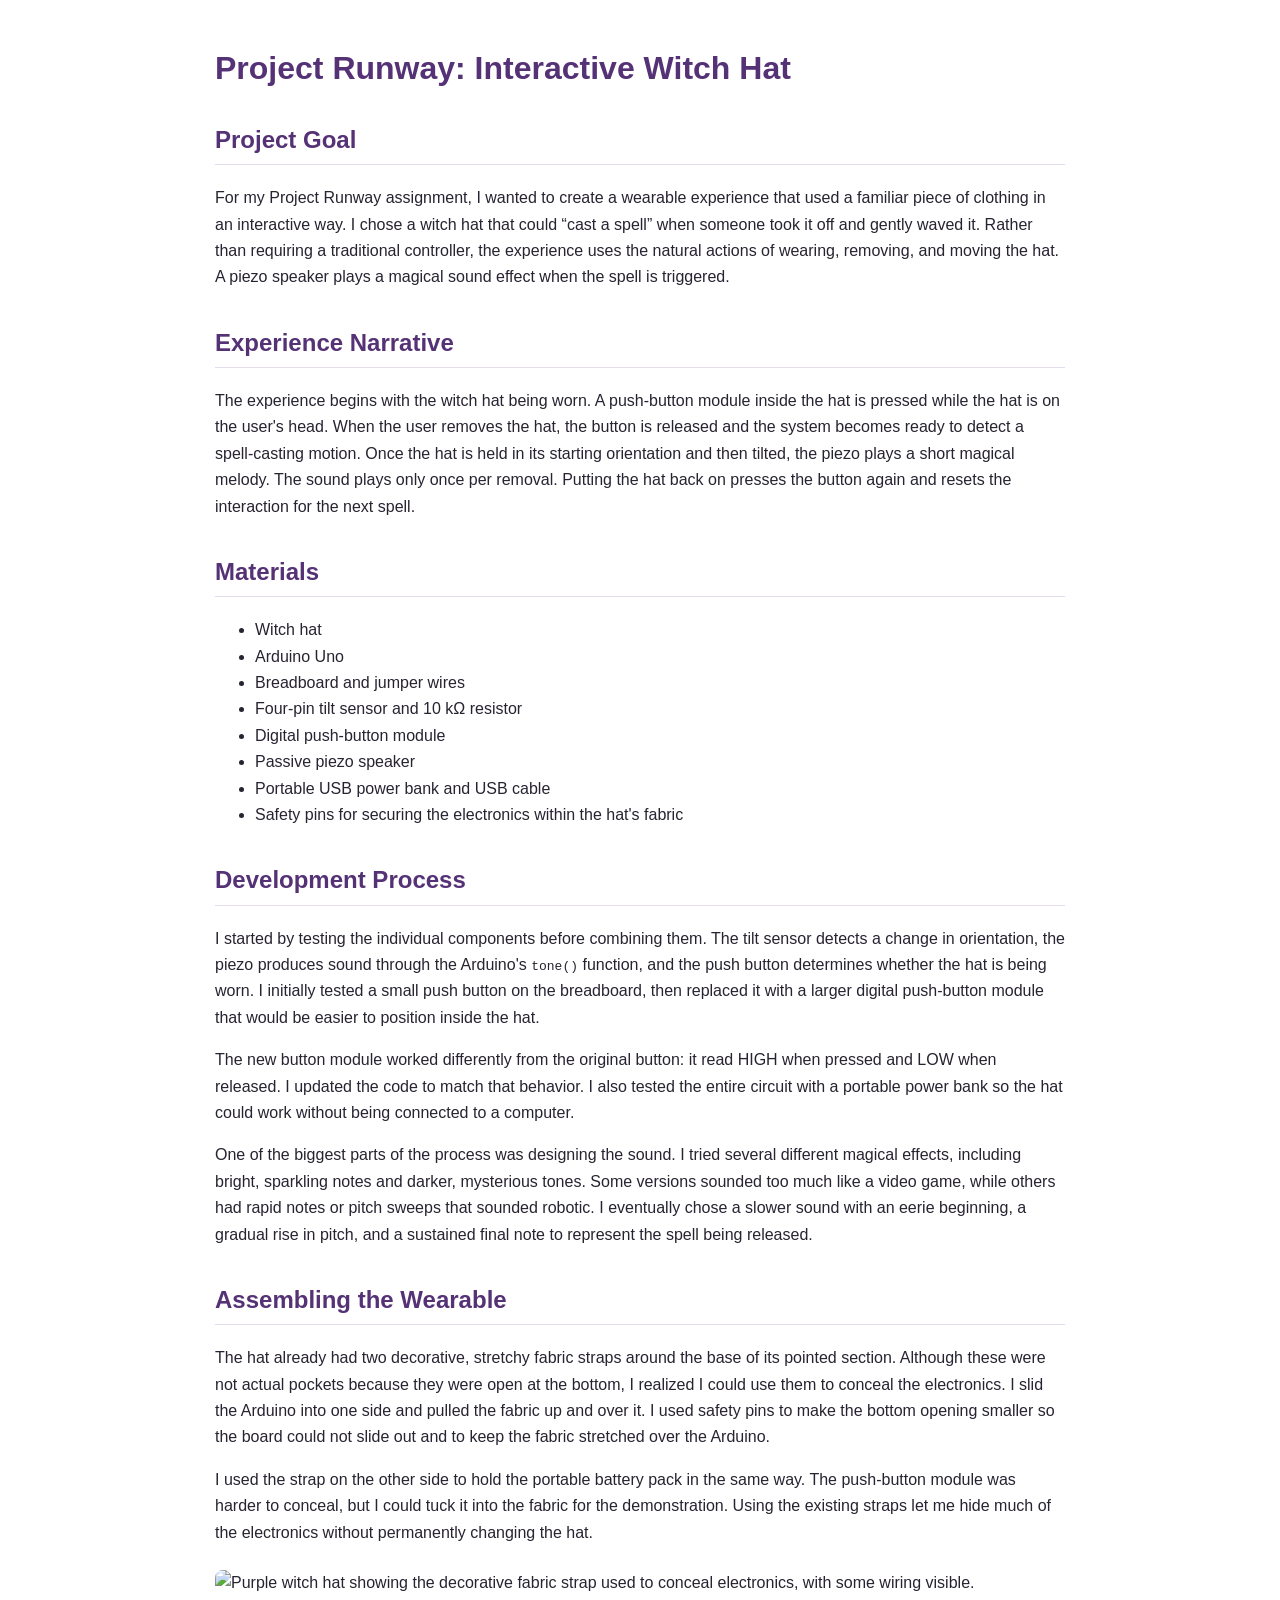
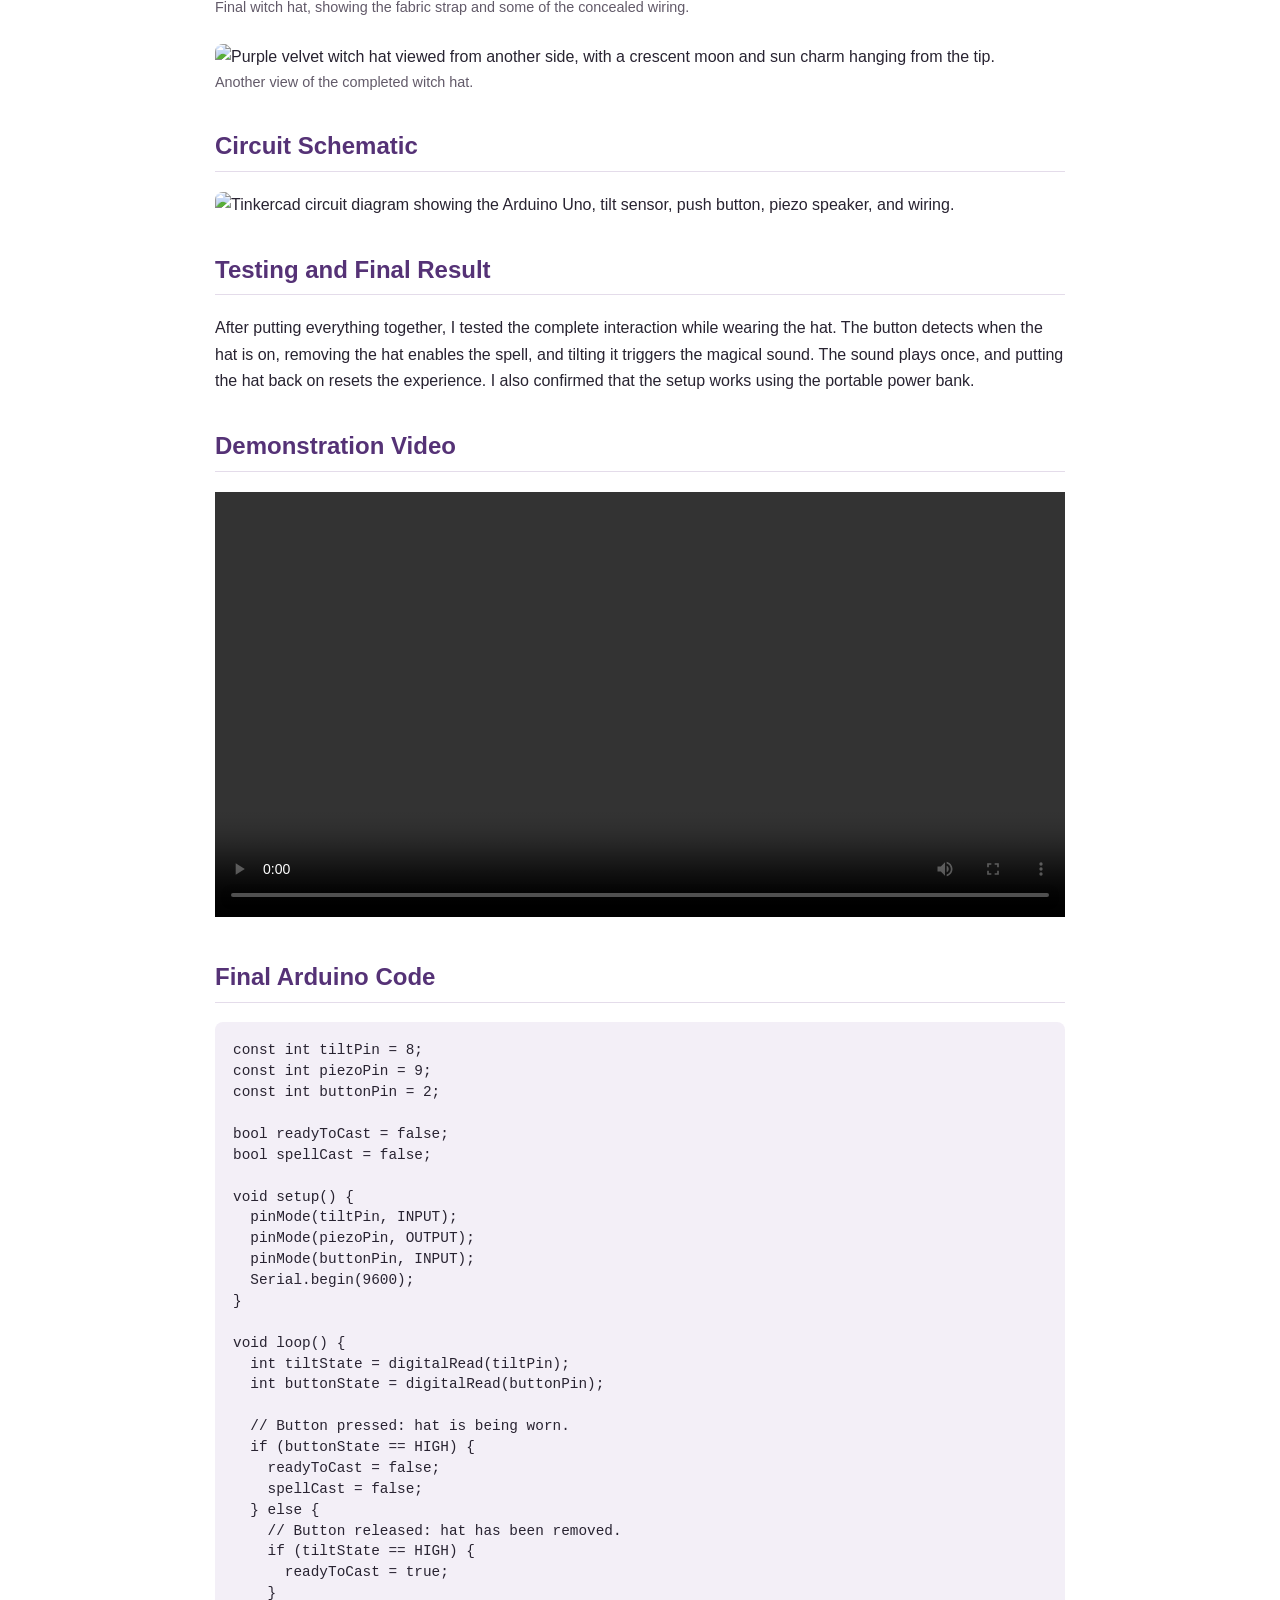
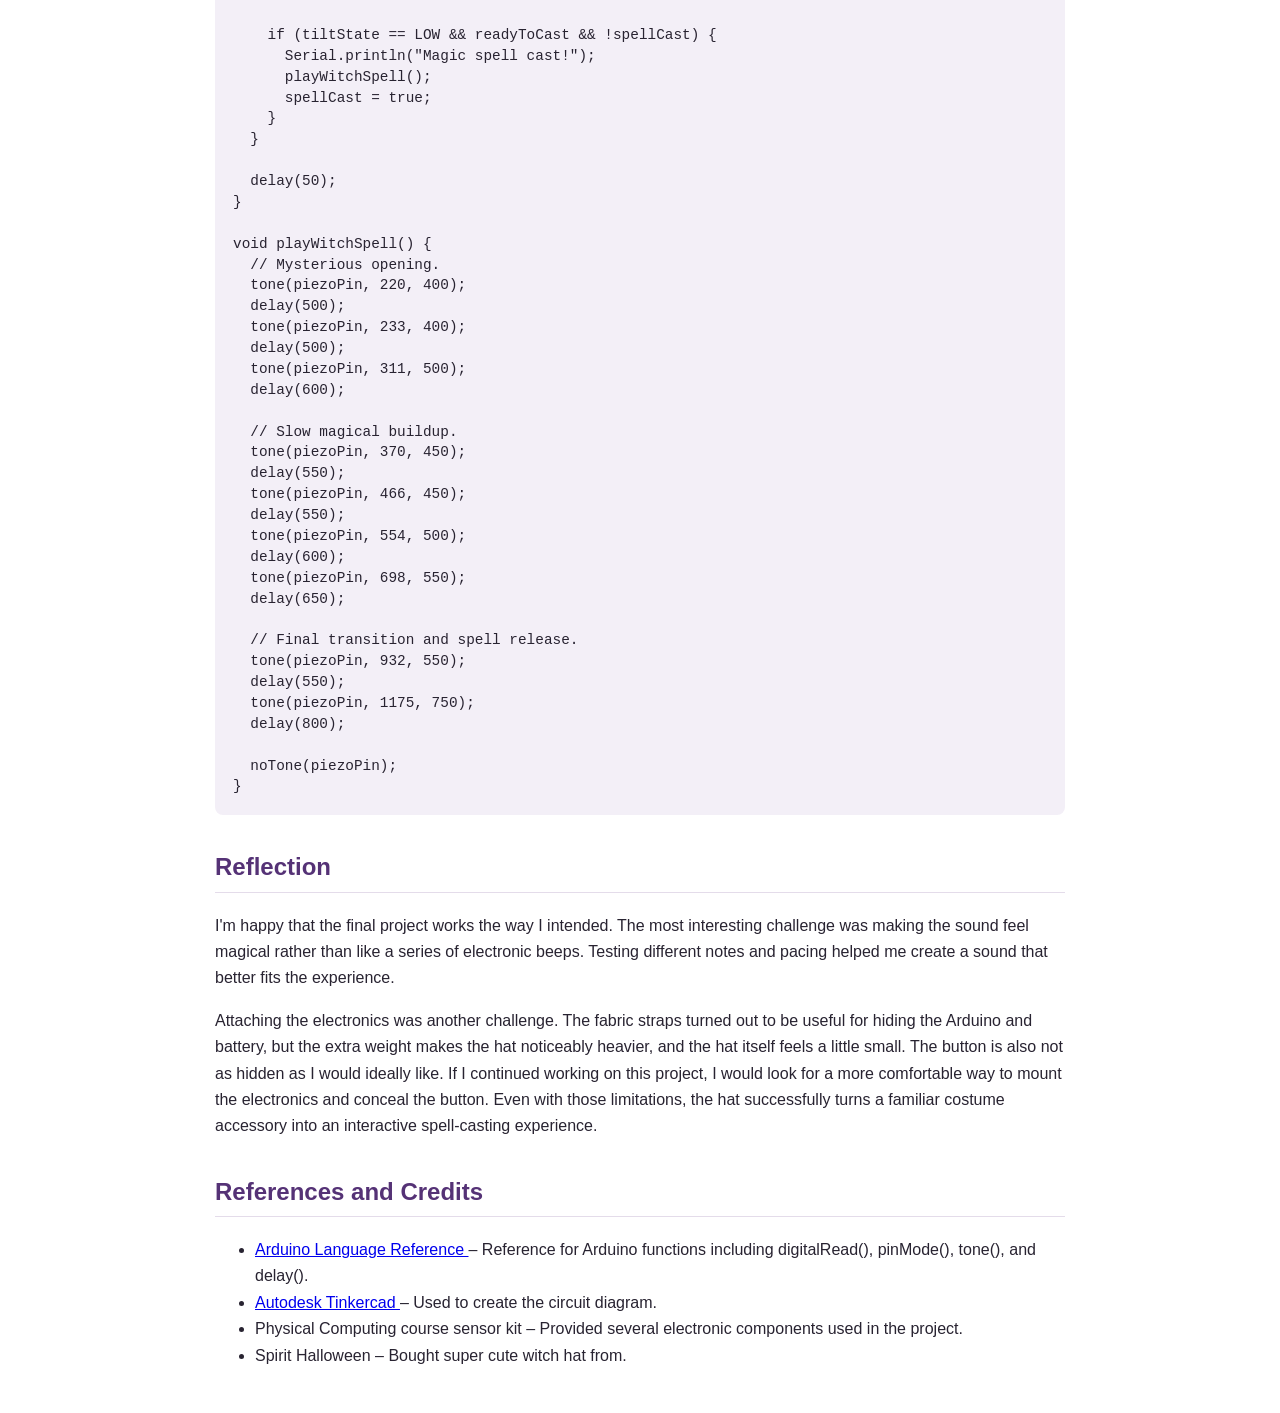
==== posts/2026-10-29-runway-project.html @ a5d467d5 "uploading project runway html file" ====
<!DOCTYPE html>
<html lang="en">

<head>
  <meta charset="UTF-8">
  <meta name="viewport" content="width=device-width, initial-scale=1.0">
  <title>Project Runway: Interactive Witch Hat</title>
  <style>
    body {
      font-family: Arial, Helvetica, sans-serif;
      line-height: 1.65;
      max-width: 850px;
      margin: 0 auto;
      padding: 28px 20px;
      color: #282331;
      background: #fff;
    }

    h1,
    h2 {
      color: #553276;
    }

    h1 {
      line-height: 1.2;
    }

    h2 {
      margin-top: 2rem;
      border-bottom: 1px solid #e4dcea;
      padding-bottom: .3rem;
    }

    img {
      max-width: 100%;
      height: auto;
      border-radius: 8px;
    }

    figure {
      margin: 1.5rem 0;
    }

    figcaption {
      color: #625a69;
      font-size: .9rem;
    }

    pre {
      background: #f3eff7;
      border-radius: 8px;
      padding: 18px;
      overflow-x: auto;
      font-size: .9rem;
      line-height: 1.45;
    }

    .placeholder {
      padding: 22px;
      border: 2px dashed #a28ab5;
      border-radius: 8px;
      color: #655371;
      background: #faf8fc;
    }
  </style>
</head>

<body>
  <main>
    <h1>Project Runway: Interactive Witch Hat</h1>
    <h2>Project Goal</h2>
    <p>For my Project Runway assignment, I wanted to create a wearable experience that used a familiar piece of clothing
      in an interactive way. I chose a witch hat that could “cast a spell” when someone took it off and gently waved it.
      Rather than requiring a traditional controller, the experience uses the natural actions of wearing, removing, and
      moving the hat. A piezo speaker plays a magical sound effect when the spell is triggered.</p>
    <h2>Experience Narrative</h2>
    <p>The experience begins with the witch hat being worn. A push-button module inside the hat is pressed while the hat
      is on the user's head. When the user removes the hat, the button is released and the system becomes ready to
      detect a spell-casting motion. Once the hat is held in its starting orientation and then tilted, the piezo plays a
      short magical melody. The sound plays only once per removal. Putting the hat back on presses the button again and
      resets the interaction for the next spell.</p>
    <h2>Materials</h2>
    <ul>
      <li>Witch hat</li>
      <li>Arduino Uno</li>
      <li>Breadboard and jumper wires</li>
      <li>Four-pin tilt sensor and 10 kΩ resistor</li>
      <li>Digital push-button module</li>
      <li>Passive piezo speaker</li>
      <li>Portable USB power bank and USB cable</li>
      <li>Safety pins for securing the electronics within the hat's fabric</li>
    </ul>
    <h2>Development Process</h2>
    <p>I started by testing the individual components before combining them. The tilt sensor detects a change in
      orientation, the piezo produces sound through the Arduino's <code>tone()</code> function, and the push button
      determines whether the hat is being worn. I initially tested a small push button on the breadboard, then replaced
      it with a larger digital push-button module that would be easier to position inside the hat.</p>
    <p>The new button module worked differently from the original button: it read HIGH when pressed and LOW when
      released. I updated the code to match that behavior. I also tested the entire circuit with a portable power bank
      so the hat could work without being connected to a computer.</p>
    <p>One of the biggest parts of the process was designing the sound. I tried several different magical effects,
      including bright, sparkling notes and darker, mysterious tones. Some versions sounded too much like a video game,
      while others had rapid notes or pitch sweeps that sounded robotic. I eventually chose a slower sound with an eerie
      beginning, a gradual rise in pitch, and a sustained final note to represent the spell being released.</p>
    <h2>Assembling the Wearable</h2>
    <p>The hat already had two decorative, stretchy fabric straps around the base of its pointed section. Although these
      were not actual pockets because they were open at the bottom, I realized I could use them to conceal the
      electronics. I slid the Arduino into one side and pulled the fabric up and over it. I used safety pins to make the
      bottom opening smaller so the board could not slide out and to keep the fabric stretched over the Arduino.</p>
    <p>I used the strap on the other side to hold the portable battery pack in the same way. The push-button module was
      harder to conceal, but I could tuck it into the fabric for the demonstration. Using the existing straps let me
      hide much of the electronics without permanently changing the hat.</p>
    <figure><img src="../media/proj-runway/proj_run_witch-hat1.jpeg"
        alt="Purple witch hat showing the decorative fabric strap used to conceal electronics, with some wiring visible.">
      <figcaption>Final witch hat, showing the fabric strap and some of the concealed wiring.</figcaption>
    </figure>
    <figure><img src="../media/proj-runway/proj_run_witch-hat2.jpeg"
        alt="Purple velvet witch hat viewed from another side, with a crescent moon and sun charm hanging from the tip.">
      <figcaption>Another view of the completed witch hat.</figcaption>
    </figure>

    <h2>Circuit Schematic</h2>
    <img src="../media/proj-runway/ProjectRunwayDiagram.jpeg"
      alt="Tinkercad circuit diagram showing the Arduino Uno, tilt sensor, push button, piezo speaker, and wiring."
      class="post-image">

    <h2>Testing and Final Result</h2>
    <p>After putting everything together, I tested the complete interaction while wearing the hat. The button detects
      when the hat is on, removing the hat enables the spell, and tilting it triggers the magical sound. The sound plays
      once, and putting the hat back on resets the experience. I also confirmed that the setup works using the portable
      power bank.</p>

    <h2>Demonstration Video</h2>
    <video controls width="100%">
      <source src="../media/proj-runway/proj-run_witch-hat-demo.mp4" type="video/mp4">
      Your browser does not support the video tag.
    </video>

    <h2>Final Arduino Code</h2>

    <pre><code>const int tiltPin = 8;
const int piezoPin = 9;
const int buttonPin = 2;

bool readyToCast = false;
bool spellCast = false;

void setup() {
  pinMode(tiltPin, INPUT);
  pinMode(piezoPin, OUTPUT);
  pinMode(buttonPin, INPUT);
  Serial.begin(9600);
}

void loop() {
  int tiltState = digitalRead(tiltPin);
  int buttonState = digitalRead(buttonPin);

  // Button pressed: hat is being worn.
  if (buttonState == HIGH) {
    readyToCast = false;
    spellCast = false;
  } else {
    // Button released: hat has been removed.
    if (tiltState == HIGH) {
      readyToCast = true;
    }

    if (tiltState == LOW &amp;&amp; readyToCast &amp;&amp; !spellCast) {
      Serial.println("Magic spell cast!");
      playWitchSpell();
      spellCast = true;
    }
  }

  delay(50);
}

void playWitchSpell() {
  // Mysterious opening.
  tone(piezoPin, 220, 400);
  delay(500);
  tone(piezoPin, 233, 400);
  delay(500);
  tone(piezoPin, 311, 500);
  delay(600);

  // Slow magical buildup.
  tone(piezoPin, 370, 450);
  delay(550);
  tone(piezoPin, 466, 450);
  delay(550);
  tone(piezoPin, 554, 500);
  delay(600);
  tone(piezoPin, 698, 550);
  delay(650);

  // Final transition and spell release.
  tone(piezoPin, 932, 550);
  delay(550);
  tone(piezoPin, 1175, 750);
  delay(800);

  noTone(piezoPin);
}</code></pre>
    <h2>Reflection</h2>
    <p>I'm happy that the final project works the way I intended. The most interesting challenge was making the sound
      feel magical rather than like a series of electronic beeps. Testing different notes and pacing helped me create a
      sound that better fits the experience.</p>
    <p>Attaching the electronics was another challenge. The fabric straps turned out to be useful for hiding the Arduino
      and battery, but the extra weight makes the hat noticeably heavier, and the hat itself feels a little small. The
      button is also not as hidden as I would ideally like. If I continued working on this project, I would look for a
      more comfortable way to mount the electronics and conceal the button. Even with those limitations, the hat
      successfully turns a familiar costume accessory into an interactive spell-casting experience.</p>

    <h2>References and Credits</h2>
    <ul>
      <li>
        <a href="https://docs.arduino.cc/language-reference/" target="_blank" rel="noopener noreferrer">
          Arduino Language Reference
        </a> – Reference for Arduino functions including
        digitalRead(), pinMode(), tone(), and delay().
      </li>

      <li>
        <a href="https://www.tinkercad.com/" target="_blank" rel="noopener noreferrer">
          Autodesk Tinkercad
        </a> – Used to create the circuit diagram.
      </li>

      <li>
        Physical Computing course sensor kit – Provided several
        electronic components used in the project.
      </li>

      <li>
        Spirit Halloween – Bought super cute witch hat from.
      </li>
    </ul>

</body>

</html>
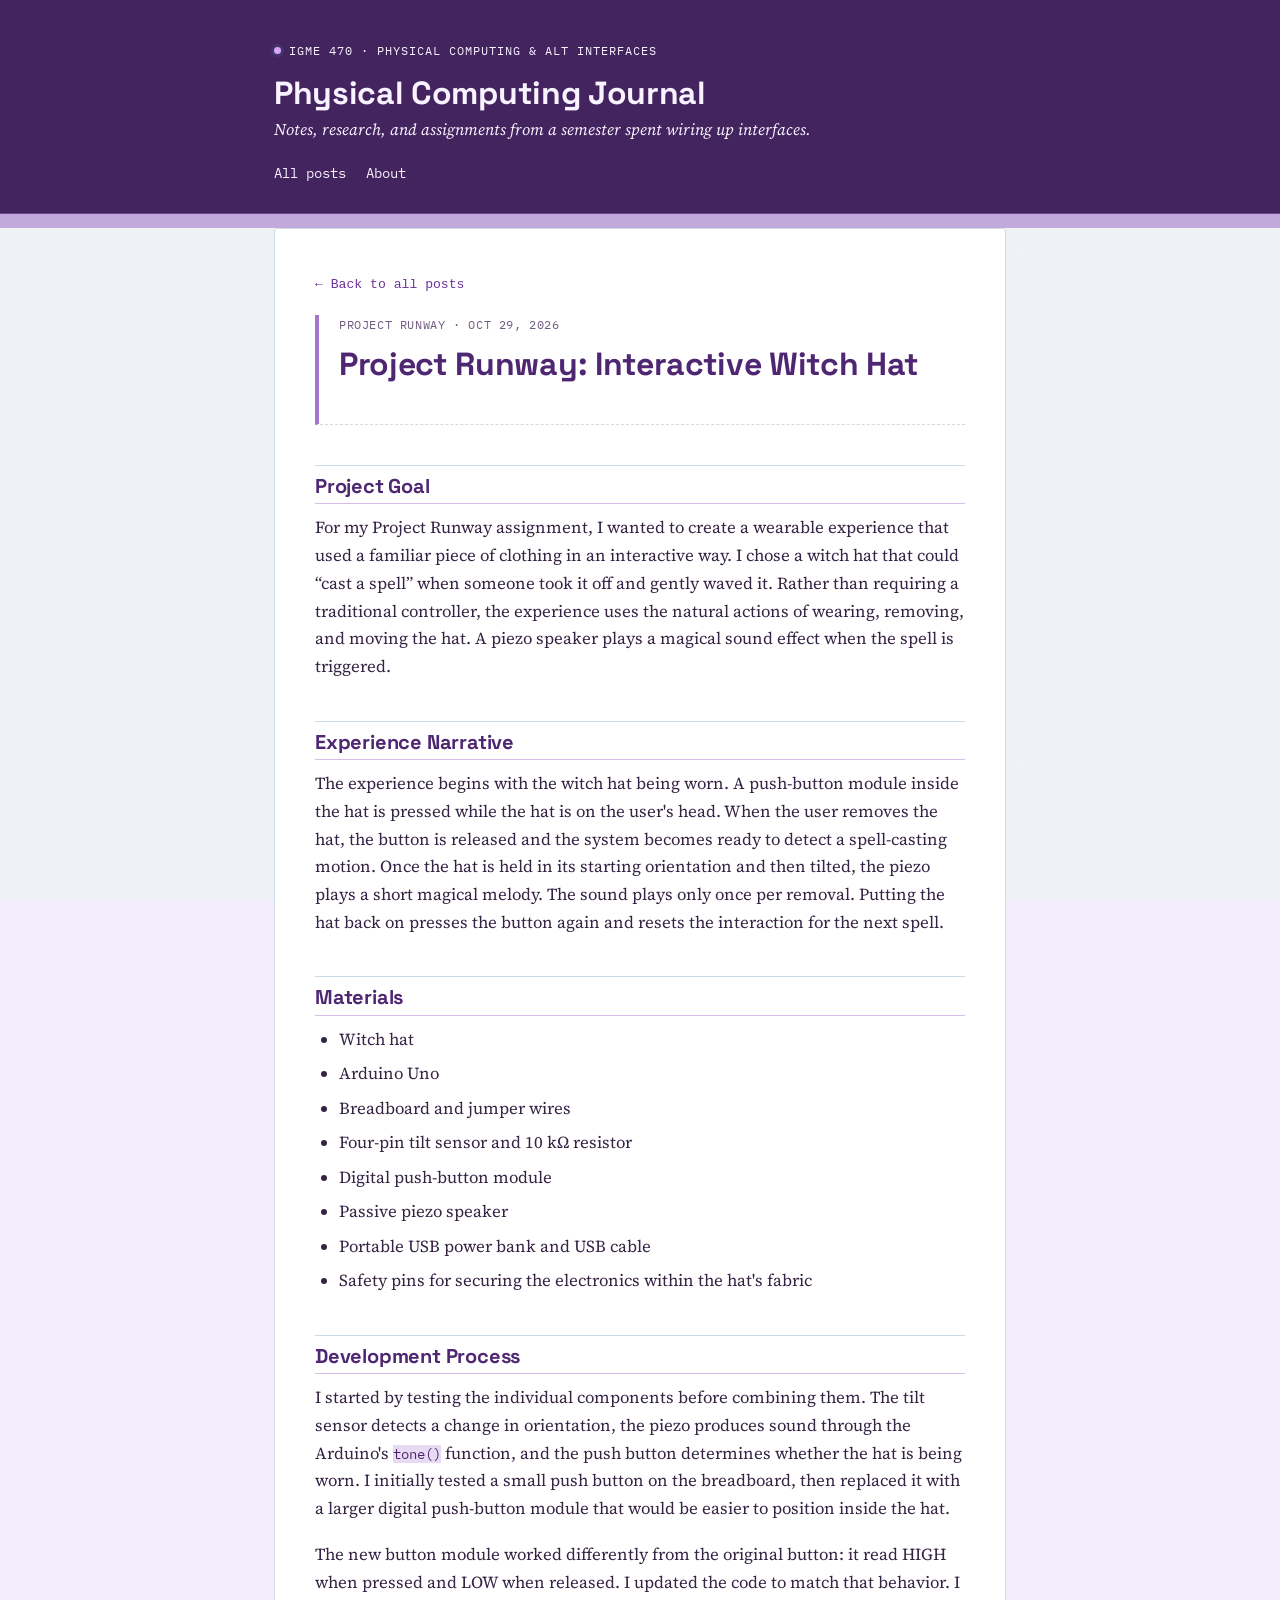
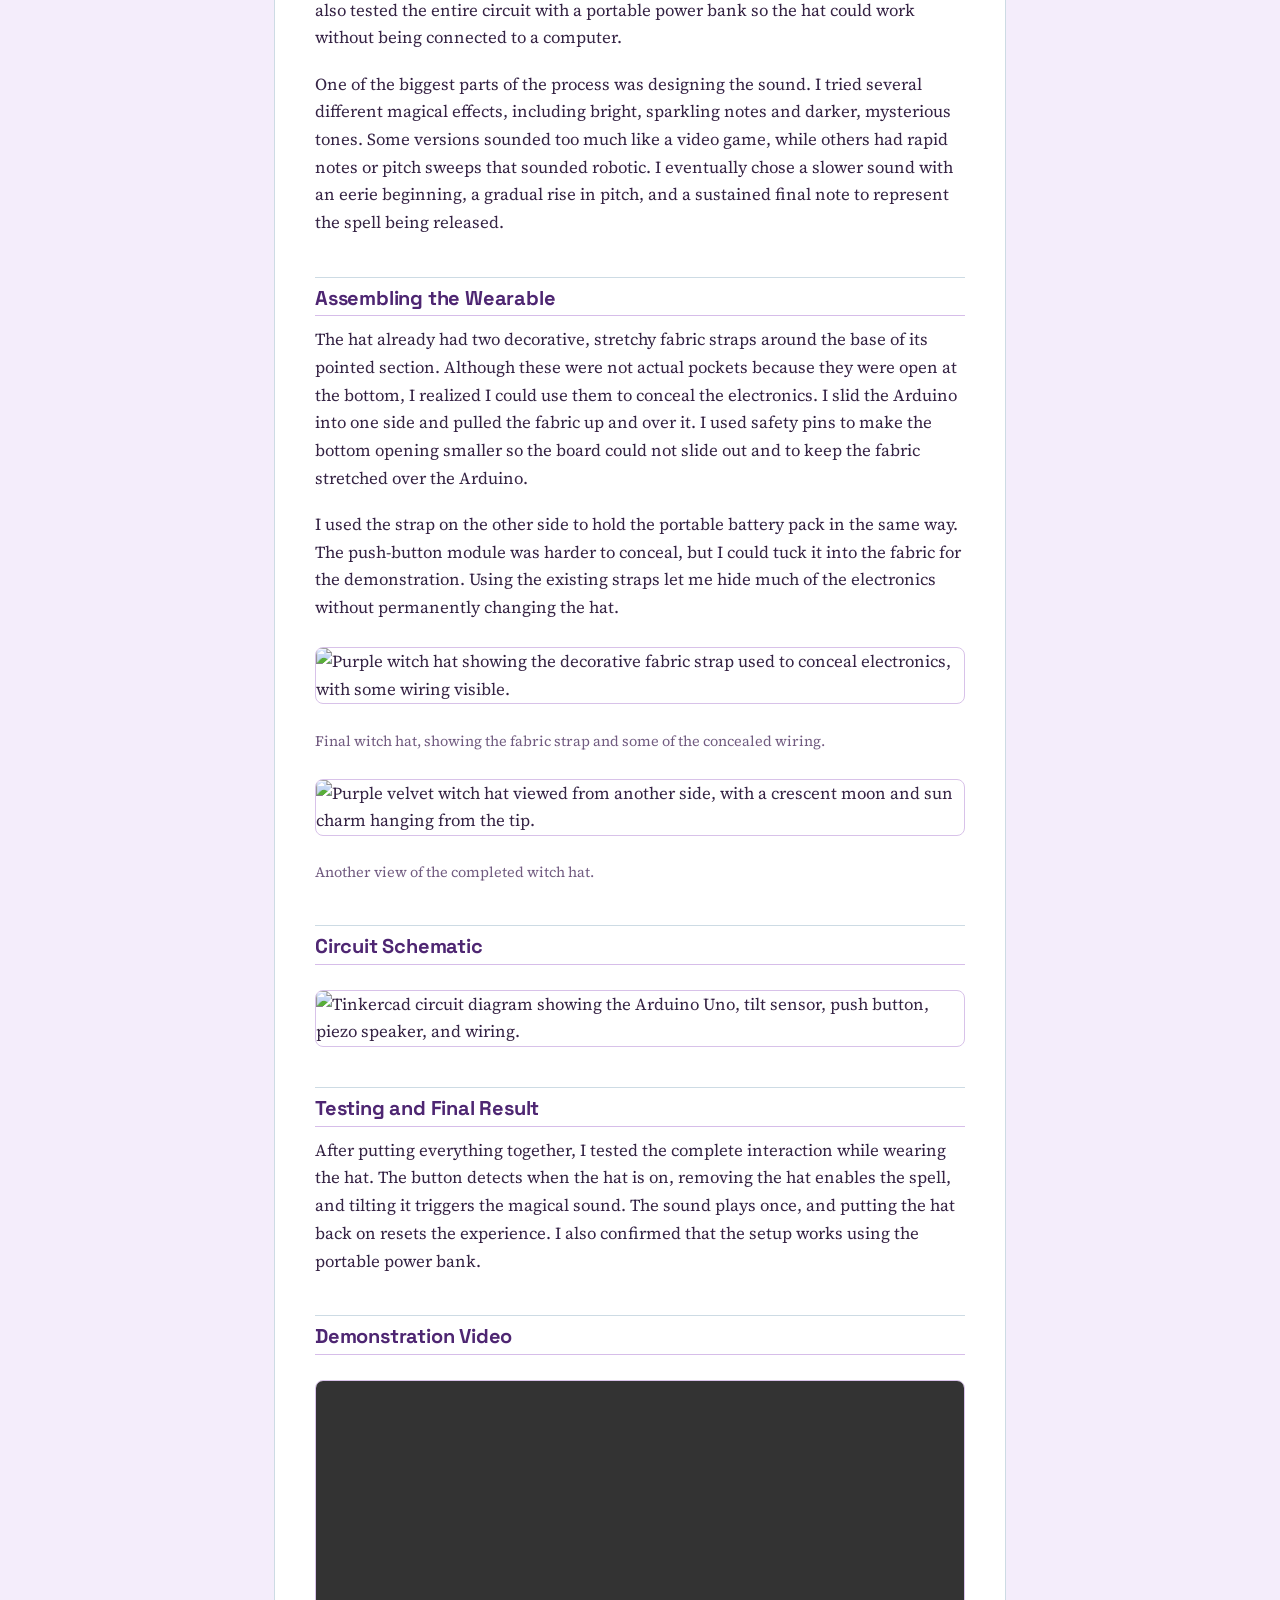
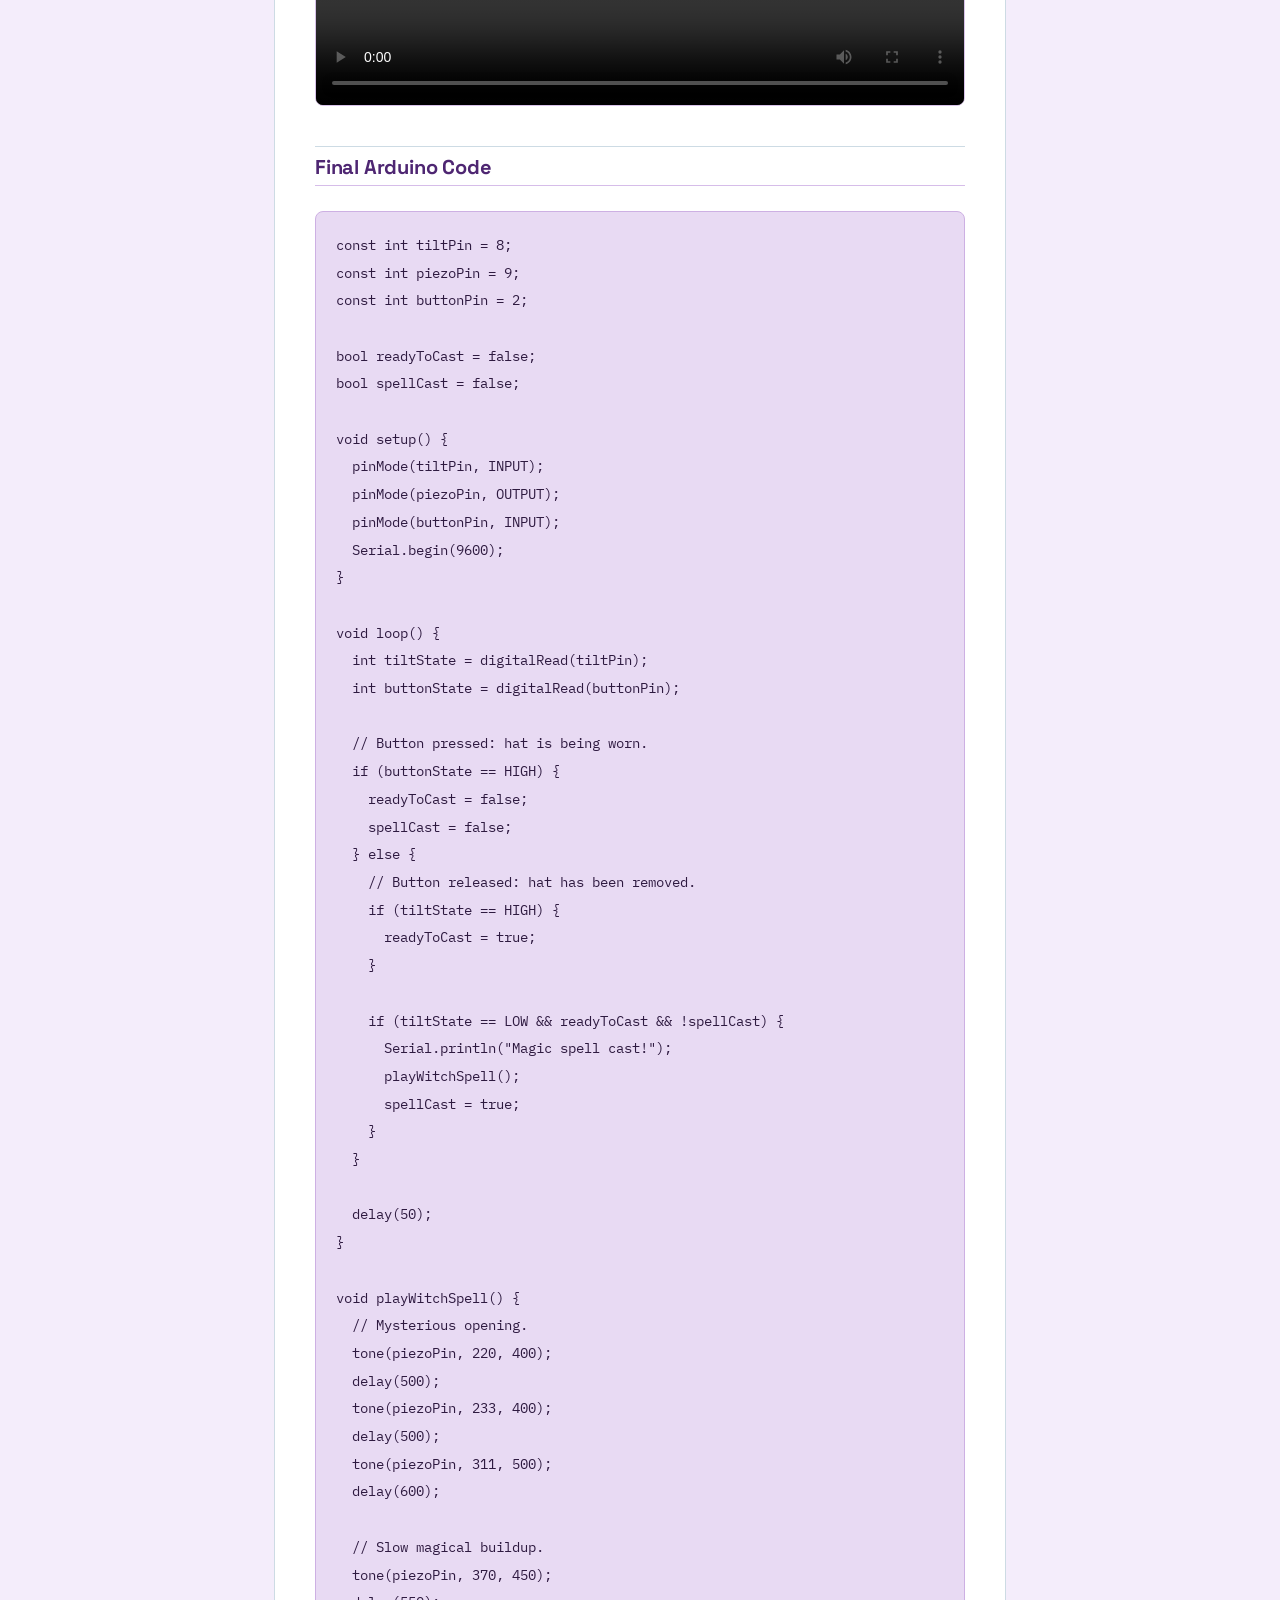
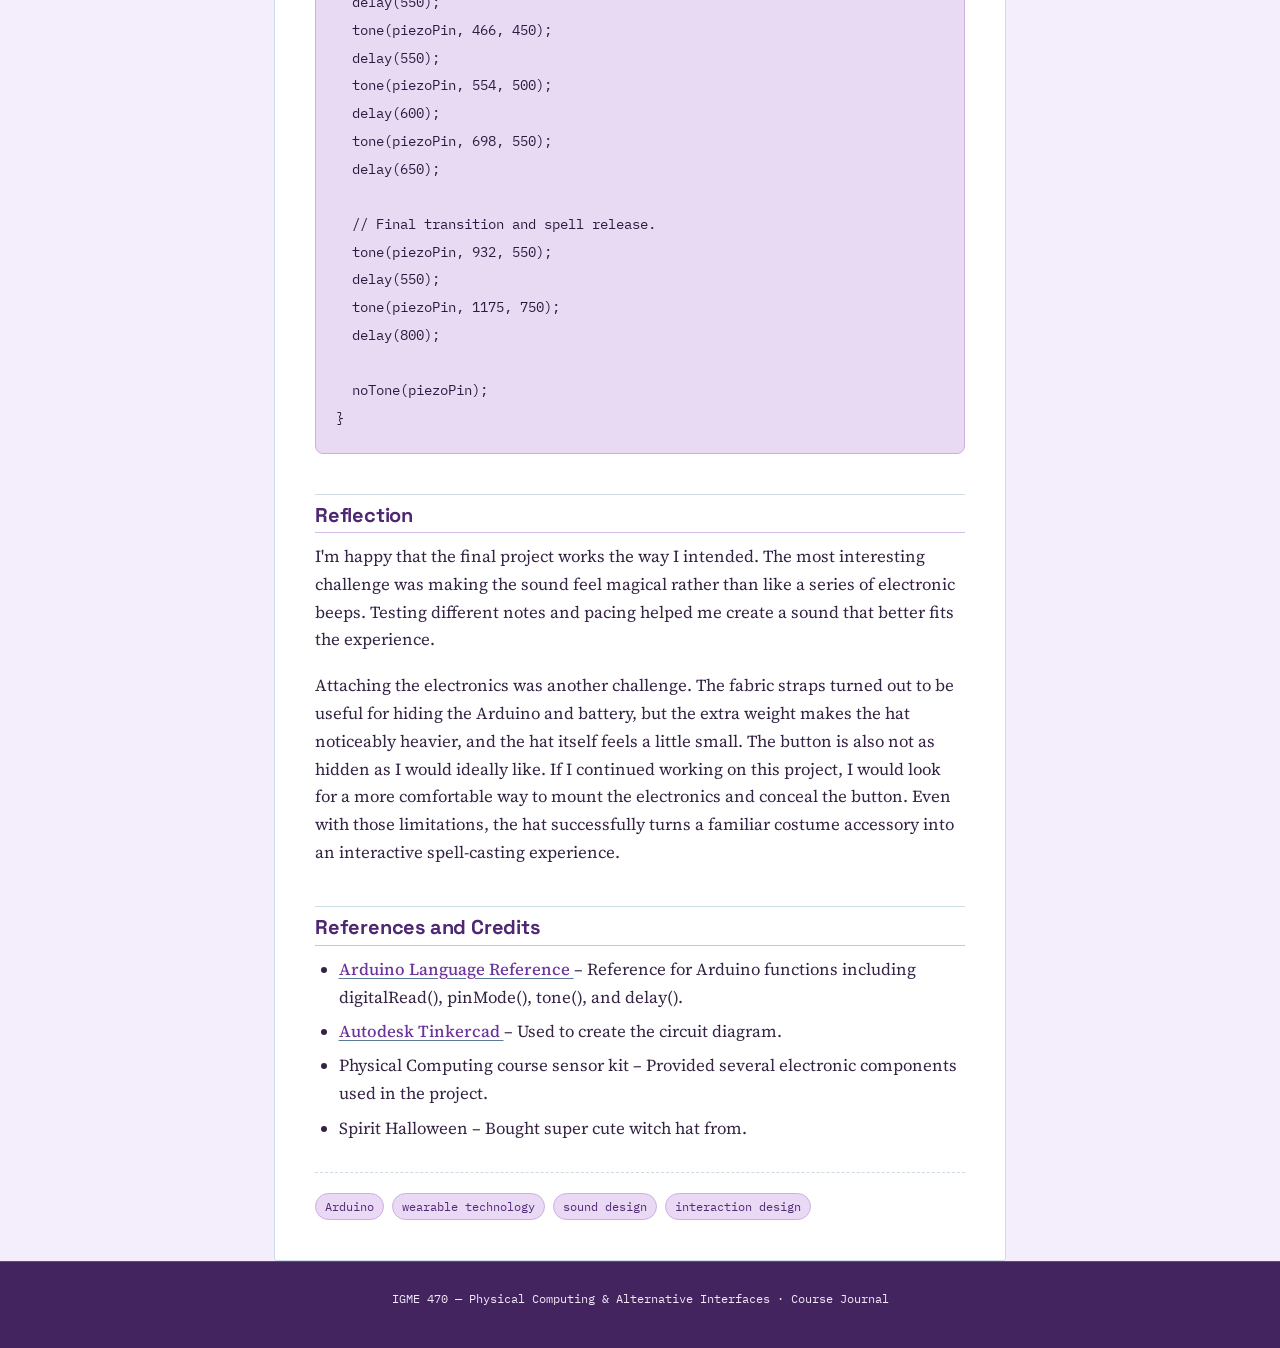
==== commit 8e0ca51c: "uploading project runway post" ====
--- a/posts/2026-10-29-runway-project.html
+++ b/posts/2026-10-29-runway-project.html
@@ -1,144 +1,151 @@
 <!DOCTYPE html>
+
 <html lang="en">
-
 <head>
-  <meta charset="UTF-8">
-  <meta name="viewport" content="width=device-width, initial-scale=1.0">
-  <title>Project Runway: Interactive Witch Hat</title>
-  <style>
-    body {
-      font-family: Arial, Helvetica, sans-serif;
-      line-height: 1.65;
-      max-width: 850px;
-      margin: 0 auto;
-      padding: 28px 20px;
-      color: #282331;
-      background: #fff;
-    }
-
-    h1,
-    h2 {
-      color: #553276;
-    }
-
-    h1 {
-      line-height: 1.2;
-    }
-
-    h2 {
-      margin-top: 2rem;
-      border-bottom: 1px solid #e4dcea;
-      padding-bottom: .3rem;
-    }
-
-    img {
-      max-width: 100%;
-      height: auto;
-      border-radius: 8px;
-    }
-
-    figure {
-      margin: 1.5rem 0;
-    }
-
-    figcaption {
-      color: #625a69;
-      font-size: .9rem;
-    }
-
-    pre {
-      background: #f3eff7;
-      border-radius: 8px;
-      padding: 18px;
-      overflow-x: auto;
-      font-size: .9rem;
-      line-height: 1.45;
-    }
-
-    .placeholder {
-      padding: 22px;
-      border: 2px dashed #a28ab5;
-      border-radius: 8px;
-      color: #655371;
-      background: #faf8fc;
-    }
-  </style>
-</head>
-
-<body>
-  <main>
-    <h1>Project Runway: Interactive Witch Hat</h1>
-    <h2>Project Goal</h2>
-    <p>For my Project Runway assignment, I wanted to create a wearable experience that used a familiar piece of clothing
+<meta charset="utf-8"/>
+<meta content="width=device-width, initial-scale=1.0" name="viewport"/>
+<title>Project Runway: Interactive Witch Hat</title>
+
+<link href="../styles.css" rel="stylesheet"/><style>
+
+/* Full-page purple theme, scoped only to this Project Runway post. */
+body.runway-post {
+  --runway-purple: #7947a8;
+  --runway-deep: #321b4b;
+  background: #f4edfb;
+  color: #352344;
+}
+.runway-post .site-header {
+  background: #43245f;
+  color: #f9f2ff;
+  border-color: #6c428b;
+}
+.runway-post .site-header .site-title,
+.runway-post .site-header .site-title a,
+.runway-post .site-header .course-tag,
+.runway-post .site-header .site-tagline,
+.runway-post .site-header .site-nav a { color: #f9f2ff; }
+.runway-post .site-header .site-nav a:hover,
+.runway-post .site-header .site-title a:hover { color: #e4c6ff; }
+.runway-post .pin-dot { background: #d7a5fa; }
+.runway-post .rail { background: #9e6ec5; }
+.runway-post .wrap { background: transparent; }
+.runway-post .post { color: #352344; }
+.runway-post .post-header {
+  border-left: 4px solid #a576cd;
+  padding-left: 1.25rem;
+}
+.runway-post .post-header h1,
+.runway-post .post h2 { color: #4e2672; }
+.runway-post .post h2 {
+  border-bottom: 1px solid #d6bde9;
+  padding-bottom: .35rem;
+}
+.runway-post .post h3 { color: #6b3a91; }
+.runway-post .post a,
+.runway-post .back-link { color: #6d329c; }
+.runway-post .post a:hover,
+.runway-post .back-link:hover { color: #3d1b60; }
+.runway-post .post-meta,
+.runway-post .post figcaption { color: #715b80; }
+.runway-post .post img,
+.runway-post .post video {
+  display: block;
+  max-width: 100%;
+  height: auto;
+  border-radius: 8px;
+  border: 1px solid #d8c2e9;
+}
+.runway-post .post figure { margin: 1.5rem 0; }
+.runway-post .post figcaption { font-size: .9rem; margin-top: .5rem; }
+.runway-post .post pre {
+  overflow-x: auto;
+  background: #e8daf3;
+  color: #2e1a40;
+  padding: 1.25rem;
+  border: 1px solid #cdb0e3;
+  border-radius: 8px;
+}
+.runway-post .post :not(pre) > code {
+  background: #e8daf3;
+  color: #4c246e;
+}
+.runway-post .tag-row .tag {
+  background: #e9d9f5;
+  color: #512b73;
+  border-color: #cdaee2;
+}
+.runway-post .site-footer {
+  background: #43245f;
+  color: #f3e8fb;
+  border-color: #6c428b;
+}
+</style></head>
+<body class="runway-post"><header class="site-header"><div class="header-inner"><p class="course-tag"><span class="pin-dot"></span>IGME 470 · Physical Computing &amp; Alt Interfaces</p><h1 class="site-title"><a href="../index.html">Physical Computing Journal</a></h1><p class="site-tagline">Notes, research, and assignments from a semester spent wiring up interfaces.</p><nav class="site-nav"><a href="../index.html">All posts</a><a href="../about.html">About</a></nav></div></header><div class="rail rail-top"></div>
+<main class="wrap"><article class="post"><a class="back-link" href="../index.html">← Back to all posts</a><div class="post-header"><p class="post-meta">Project Runway · Oct 29, 2026</p><h1>Project Runway: Interactive Witch Hat</h1></div>
+
+<h2>Project Goal</h2>
+<p>For my Project Runway assignment, I wanted to create a wearable experience that used a familiar piece of clothing
       in an interactive way. I chose a witch hat that could “cast a spell” when someone took it off and gently waved it.
       Rather than requiring a traditional controller, the experience uses the natural actions of wearing, removing, and
       moving the hat. A piezo speaker plays a magical sound effect when the spell is triggered.</p>
-    <h2>Experience Narrative</h2>
-    <p>The experience begins with the witch hat being worn. A push-button module inside the hat is pressed while the hat
+<h2>Experience Narrative</h2>
+<p>The experience begins with the witch hat being worn. A push-button module inside the hat is pressed while the hat
       is on the user's head. When the user removes the hat, the button is released and the system becomes ready to
       detect a spell-casting motion. Once the hat is held in its starting orientation and then tilted, the piezo plays a
       short magical melody. The sound plays only once per removal. Putting the hat back on presses the button again and
       resets the interaction for the next spell.</p>
-    <h2>Materials</h2>
-    <ul>
-      <li>Witch hat</li>
-      <li>Arduino Uno</li>
-      <li>Breadboard and jumper wires</li>
-      <li>Four-pin tilt sensor and 10 kΩ resistor</li>
-      <li>Digital push-button module</li>
-      <li>Passive piezo speaker</li>
-      <li>Portable USB power bank and USB cable</li>
-      <li>Safety pins for securing the electronics within the hat's fabric</li>
-    </ul>
-    <h2>Development Process</h2>
-    <p>I started by testing the individual components before combining them. The tilt sensor detects a change in
+<h2>Materials</h2>
+<ul>
+<li>Witch hat</li>
+<li>Arduino Uno</li>
+<li>Breadboard and jumper wires</li>
+<li>Four-pin tilt sensor and 10 kΩ resistor</li>
+<li>Digital push-button module</li>
+<li>Passive piezo speaker</li>
+<li>Portable USB power bank and USB cable</li>
+<li>Safety pins for securing the electronics within the hat's fabric</li>
+</ul>
+<h2>Development Process</h2>
+<p>I started by testing the individual components before combining them. The tilt sensor detects a change in
       orientation, the piezo produces sound through the Arduino's <code>tone()</code> function, and the push button
       determines whether the hat is being worn. I initially tested a small push button on the breadboard, then replaced
       it with a larger digital push-button module that would be easier to position inside the hat.</p>
-    <p>The new button module worked differently from the original button: it read HIGH when pressed and LOW when
+<p>The new button module worked differently from the original button: it read HIGH when pressed and LOW when
       released. I updated the code to match that behavior. I also tested the entire circuit with a portable power bank
       so the hat could work without being connected to a computer.</p>
-    <p>One of the biggest parts of the process was designing the sound. I tried several different magical effects,
+<p>One of the biggest parts of the process was designing the sound. I tried several different magical effects,
       including bright, sparkling notes and darker, mysterious tones. Some versions sounded too much like a video game,
       while others had rapid notes or pitch sweeps that sounded robotic. I eventually chose a slower sound with an eerie
       beginning, a gradual rise in pitch, and a sustained final note to represent the spell being released.</p>
-    <h2>Assembling the Wearable</h2>
-    <p>The hat already had two decorative, stretchy fabric straps around the base of its pointed section. Although these
+<h2>Assembling the Wearable</h2>
+<p>The hat already had two decorative, stretchy fabric straps around the base of its pointed section. Although these
       were not actual pockets because they were open at the bottom, I realized I could use them to conceal the
       electronics. I slid the Arduino into one side and pulled the fabric up and over it. I used safety pins to make the
       bottom opening smaller so the board could not slide out and to keep the fabric stretched over the Arduino.</p>
-    <p>I used the strap on the other side to hold the portable battery pack in the same way. The push-button module was
+<p>I used the strap on the other side to hold the portable battery pack in the same way. The push-button module was
       harder to conceal, but I could tuck it into the fabric for the demonstration. Using the existing straps let me
       hide much of the electronics without permanently changing the hat.</p>
-    <figure><img src="../media/proj-runway/proj_run_witch-hat1.jpeg"
-        alt="Purple witch hat showing the decorative fabric strap used to conceal electronics, with some wiring visible.">
-      <figcaption>Final witch hat, showing the fabric strap and some of the concealed wiring.</figcaption>
-    </figure>
-    <figure><img src="../media/proj-runway/proj_run_witch-hat2.jpeg"
-        alt="Purple velvet witch hat viewed from another side, with a crescent moon and sun charm hanging from the tip.">
-      <figcaption>Another view of the completed witch hat.</figcaption>
-    </figure>
-
-    <h2>Circuit Schematic</h2>
-    <img src="../media/proj-runway/ProjectRunwayDiagram.jpeg"
-      alt="Tinkercad circuit diagram showing the Arduino Uno, tilt sensor, push button, piezo speaker, and wiring."
-      class="post-image">
-
-    <h2>Testing and Final Result</h2>
-    <p>After putting everything together, I tested the complete interaction while wearing the hat. The button detects
+<figure><img alt="Purple witch hat showing the decorative fabric strap used to conceal electronics, with some wiring visible." src="../media/proj-runway/proj_run_witch-hat1.jpeg"/>
+<figcaption>Final witch hat, showing the fabric strap and some of the concealed wiring.</figcaption>
+</figure>
+<figure><img alt="Purple velvet witch hat viewed from another side, with a crescent moon and sun charm hanging from the tip." src="../media/proj-runway/proj_run_witch-hat2.jpeg"/>
+<figcaption>Another view of the completed witch hat.</figcaption>
+</figure>
+<h2>Circuit Schematic</h2>
+<img alt="Tinkercad circuit diagram showing the Arduino Uno, tilt sensor, push button, piezo speaker, and wiring." class="post-image" src="../media/proj-runway/ProjectRunwayDiagram.jpeg"/>
+<h2>Testing and Final Result</h2>
+<p>After putting everything together, I tested the complete interaction while wearing the hat. The button detects
       when the hat is on, removing the hat enables the spell, and tilting it triggers the magical sound. The sound plays
       once, and putting the hat back on resets the experience. I also confirmed that the setup works using the portable
       power bank.</p>
-
-    <h2>Demonstration Video</h2>
-    <video controls width="100%">
-      <source src="../media/proj-runway/proj-run_witch-hat-demo.mp4" type="video/mp4">
+<h2>Demonstration Video</h2>
+<video controls="" width="100%">
+<source src="../media/proj-runway/proj-run_witch-hat-demo.mp4" type="video/mp4"/>
       Your browser does not support the video tag.
     </video>
-
-    <h2>Final Arduino Code</h2>
-
-    <pre><code>const int tiltPin = 8;
+<h2>Final Arduino Code</h2>
+<pre><code>const int tiltPin = 8;
 const int piezoPin = 9;
 const int buttonPin = 2;
 
@@ -203,41 +210,35 @@
 
   noTone(piezoPin);
 }</code></pre>
-    <h2>Reflection</h2>
-    <p>I'm happy that the final project works the way I intended. The most interesting challenge was making the sound
+<h2>Reflection</h2>
+<p>I'm happy that the final project works the way I intended. The most interesting challenge was making the sound
       feel magical rather than like a series of electronic beeps. Testing different notes and pacing helped me create a
       sound that better fits the experience.</p>
-    <p>Attaching the electronics was another challenge. The fabric straps turned out to be useful for hiding the Arduino
+<p>Attaching the electronics was another challenge. The fabric straps turned out to be useful for hiding the Arduino
       and battery, but the extra weight makes the hat noticeably heavier, and the hat itself feels a little small. The
       button is also not as hidden as I would ideally like. If I continued working on this project, I would look for a
       more comfortable way to mount the electronics and conceal the button. Even with those limitations, the hat
       successfully turns a familiar costume accessory into an interactive spell-casting experience.</p>
-
-    <h2>References and Credits</h2>
-    <ul>
-      <li>
-        <a href="https://docs.arduino.cc/language-reference/" target="_blank" rel="noopener noreferrer">
+<h2>References and Credits</h2>
+<ul>
+<li>
+<a href="https://docs.arduino.cc/language-reference/" rel="noopener noreferrer" target="_blank">
           Arduino Language Reference
         </a> – Reference for Arduino functions including
         digitalRead(), pinMode(), tone(), and delay().
       </li>
-
-      <li>
-        <a href="https://www.tinkercad.com/" target="_blank" rel="noopener noreferrer">
+<li>
+<a href="https://www.tinkercad.com/" rel="noopener noreferrer" target="_blank">
           Autodesk Tinkercad
         </a> – Used to create the circuit diagram.
       </li>
-
-      <li>
+<li>
         Physical Computing course sensor kit – Provided several
         electronic components used in the project.
       </li>
-
-      <li>
+<li>
         Spirit Halloween – Bought super cute witch hat from.
       </li>
-    </ul>
-
-</body>
-
+</ul>
+<div class="tag-row"><span class="tag">Arduino</span><span class="tag">wearable technology</span><span class="tag">sound design</span><span class="tag">interaction design</span></div></article></main><footer class="site-footer">IGME 470 — Physical Computing &amp; Alternative Interfaces · Course Journal</footer></body>
 </html>
--- a/styles.css
+++ b/styles.css
@@ -0,0 +1,415 @@
+@import url('https://fonts.googleapis.com/css2?family=Space+Grotesk:wght@500;600;700&family=Source+Serif+4:ital,opsz,wght@0,8..60,400;0,8..60,500;0,8..60,600;1,8..60,400&family=IBM+Plex+Mono:wght@400;500&display=swap');
+
+:root {
+  --bg: #eef2f5;
+  --surface: #ffffff;
+  --ink: #263340;
+  --ink-soft: #52667a;
+  --steel: #5b7a99;
+  --steel-dark: #3e5872;
+  --steel-deep: #2c3e50;
+  --line: #cddbe4;
+  --pin: #93a9ba;
+  --accent: #4a90b8;
+  --radius: 3px;
+  --max-w: 780px;
+}
+
+* {
+  box-sizing: border-box;
+}
+
+html {
+  scroll-behavior: smooth;
+}
+
+body {
+  margin: 0;
+  background: var(--bg);
+  color: var(--ink);
+  font-family: 'Source Serif 4', Georgia, serif;
+  font-size: 1.05rem;
+  line-height: 1.65;
+  -webkit-font-smoothing: antialiased;
+}
+
+/* Faint dotted breadboard texture across the whole page */
+body {
+  background-image:
+    radial-gradient(var(--pin) 1px, transparent 1px);
+  background-size: 22px 22px;
+  background-position: -4px -4px;
+  background-attachment: fixed;
+}
+
+body::before {
+  content: "";
+  position: fixed;
+  inset: 0;
+  background: linear-gradient(180deg, var(--bg) 0%, var(--bg) 100%);
+  opacity: 0.94;
+  pointer-events: none;
+  z-index: -1;
+}
+
+h1,
+h2,
+h3,
+h4 {
+  font-family: 'Space Grotesk', 'Segoe UI', sans-serif;
+  color: var(--steel-deep);
+  line-height: 1.2;
+  margin: 0 0 0.5em;
+  letter-spacing: -0.01em;
+}
+
+a {
+  color: var(--steel-dark);
+  text-decoration-color: var(--steel);
+  text-underline-offset: 3px;
+}
+
+a:hover {
+  color: var(--accent);
+}
+
+.mono {
+  font-family: 'IBM Plex Mono', monospace;
+}
+
+.wrap {
+  max-width: var(--max-w);
+  margin: 0 auto;
+  padding: 0 24px;
+}
+
+.rail {
+  height: 14px;
+  width: 100%;
+  background-image: radial-gradient(var(--steel) 1.6px, transparent 1.6px);
+  background-size: 16px 14px;
+  background-position: center;
+  opacity: 0.55;
+}
+
+.rail.rail-top {
+  margin-bottom: 0;
+}
+
+/* Header / nav  */
+header.site-header {
+  background: var(--surface);
+  border-bottom: 1px solid var(--line);
+}
+
+.header-inner {
+  max-width: var(--max-w);
+  margin: 0 auto;
+  padding: 28px 24px 22px;
+}
+
+.course-tag {
+  font-family: 'IBM Plex Mono', monospace;
+  font-size: 0.78rem;
+  letter-spacing: 0.08em;
+  text-transform: uppercase;
+  color: var(--steel);
+  display: flex;
+  align-items: center;
+  gap: 8px;
+}
+
+.course-tag .pin-dot {
+  width: 7px;
+  height: 7px;
+  border-radius: 50%;
+  background: var(--accent);
+  box-shadow: 0 0 0 3px rgba(74, 144, 184, 0.15);
+}
+
+.site-title {
+  font-size: 2rem;
+  margin: 6px 0 4px;
+}
+
+.site-title a {
+  color: var(--steel-deep);
+  text-decoration: none;
+}
+
+.site-tagline {
+  color: var(--ink-soft);
+  font-family: 'Source Serif 4', serif;
+  font-style: italic;
+  font-size: 1rem;
+  margin: 0;
+}
+
+nav.site-nav {
+  margin-top: 16px;
+  display: flex;
+  gap: 20px;
+  font-family: 'IBM Plex Mono', monospace;
+  font-size: 0.85rem;
+}
+
+nav.site-nav a {
+  text-decoration: none;
+  color: var(--steel-dark);
+  padding: 4px 0;
+  border-bottom: 2px solid transparent;
+}
+
+nav.site-nav a:hover,
+nav.site-nav a.active {
+  border-bottom-color: var(--accent);
+  color: var(--steel-deep);
+}
+
+/*  Main / post list */
+main {
+  padding: 40px 0 80px;
+}
+
+.intro {
+  margin-bottom: 36px;
+}
+
+.intro p {
+  color: var(--ink-soft);
+  max-width: 62ch;
+}
+
+.post-list {
+  display: flex;
+  flex-direction: column;
+  gap: 18px;
+}
+
+.post-card {
+  position: relative;
+  display: block;
+  background: var(--surface);
+  border: 1px solid var(--line);
+  border-radius: var(--radius);
+  padding: 22px 24px 22px 40px;
+  text-decoration: none;
+  color: inherit;
+  transition: border-color 0.15s ease, transform 0.15s ease, box-shadow 0.15s ease;
+}
+
+.post-card::before {
+  content: "";
+  position: absolute;
+  left: 14px;
+  top: 50%;
+  transform: translateY(-50%);
+  width: 8px;
+  height: 8px;
+  border-radius: 50%;
+  background: var(--pin);
+  box-shadow: 0 -16px 0 var(--pin), 0 16px 0 var(--pin);
+}
+
+.post-card:hover {
+  border-color: var(--steel);
+  transform: translateX(2px);
+  box-shadow: 4px 4px 0 rgba(91, 122, 153, 0.10);
+}
+
+.post-card:hover::before {
+  background: var(--accent);
+  box-shadow: 0 -16px 0 var(--accent), 0 16px 0 var(--accent);
+}
+
+.post-meta {
+  font-family: 'IBM Plex Mono', monospace;
+  font-size: 0.76rem;
+  letter-spacing: 0.05em;
+  text-transform: uppercase;
+  color: var(--steel);
+  margin-bottom: 6px;
+}
+
+.post-card h2 {
+  font-size: 1.3rem;
+  margin: 0 0 8px;
+}
+
+.post-excerpt {
+  color: var(--ink-soft);
+  font-size: 0.98rem;
+  margin: 0;
+}
+
+.read-more {
+  display: inline-block;
+  margin-top: 10px;
+  font-family: 'IBM Plex Mono', monospace;
+  font-size: 0.8rem;
+  color: var(--steel-dark);
+}
+
+/* Single post page */
+article.post {
+  background: var(--surface);
+  border: 1px solid var(--line);
+  border-radius: var(--radius);
+  padding: 40px;
+}
+
+.post-header {
+  margin-bottom: 28px;
+  border-bottom: 1px dashed var(--line);
+  padding-bottom: 24px;
+}
+
+.post-header .post-meta {
+  margin-bottom: 10px;
+}
+
+.post-header h1 {
+  font-size: 2rem;
+}
+
+article.post h2 {
+  font-size: 1.25rem;
+  margin-top: 2em;
+  padding-top: 0.4em;
+  border-top: 1px solid var(--line);
+}
+
+article.post p {
+  margin: 0 0 1.1em;
+}
+
+article.post ul,
+article.post ol {
+  margin: 0 0 1.1em;
+  padding-left: 1.4em;
+}
+
+article.post li {
+  margin-bottom: 0.4em;
+}
+
+article.post blockquote {
+  margin: 1.4em 0;
+  padding: 4px 20px;
+  border-left: 3px solid var(--steel);
+  color: var(--ink-soft);
+  font-style: italic;
+}
+
+article.post a {
+  font-weight: 500;
+}
+
+article.post img {
+  display: block;
+  max-width: 100%;
+  height: auto;
+  margin: 1.5em auto;
+}
+
+article.post video {
+  display: block;
+  max-width: 100%;
+  height: auto;
+  margin: 1.5em auto;
+}
+
+article.post pre {
+  background: #eef2f5;
+  border: 1px solid var(--line);
+  padding: 20px;
+  overflow-x: auto;
+  margin: 1.5em 0;
+}
+
+article.post code {
+  font-family: 'IBM Plex Mono', monospace;
+  font-size: 0.85rem;
+  line-height: 1.6;
+}
+
+.back-link {
+  display: inline-flex;
+  align-items: center;
+  gap: 6px;
+  margin-bottom: 20px;
+  font-family: 'IBM Plex Mono', monospace;
+  font-size: 0.82rem;
+  text-decoration: none;
+  color: var(--steel-dark);
+}
+
+.back-link:hover {
+  color: var(--accent);
+}
+
+.tag-row {
+  margin-top: 30px;
+  padding-top: 20px;
+  border-top: 1px dashed var(--line);
+  display: flex;
+  gap: 8px;
+  flex-wrap: wrap;
+}
+
+.tag {
+  font-family: 'IBM Plex Mono', monospace;
+  font-size: 0.72rem;
+  color: var(--steel-dark);
+  background: #e3ebf0;
+  border: 1px solid var(--line);
+  padding: 3px 9px;
+  border-radius: 20px;
+}
+
+/*  Footer */
+footer.site-footer {
+  border-top: 1px solid var(--line);
+  padding: 26px 0 40px;
+  text-align: center;
+  color: var(--ink-soft);
+  font-family: 'IBM Plex Mono', monospace;
+  font-size: 0.78rem;
+}
+
+/* Focus states (accessibility)  */
+a:focus-visible,
+button:focus-visible {
+  outline: 2px solid var(--accent);
+  outline-offset: 3px;
+}
+
+/* Responsive */
+@media (max-width: 600px) {
+  .header-inner {
+    padding: 22px 20px 18px;
+  }
+
+  .site-title {
+    font-size: 1.6rem;
+  }
+
+  article.post {
+    padding: 26px 20px;
+  }
+
+  .post-card {
+    padding: 18px 18px 18px 34px;
+  }
+}
+
+/* Reduced motion*/
+@media (prefers-reduced-motion: reduce) {
+  html {
+    scroll-behavior: auto;
+  }
+
+  .post-card {
+    transition: none;
+  }
+}
